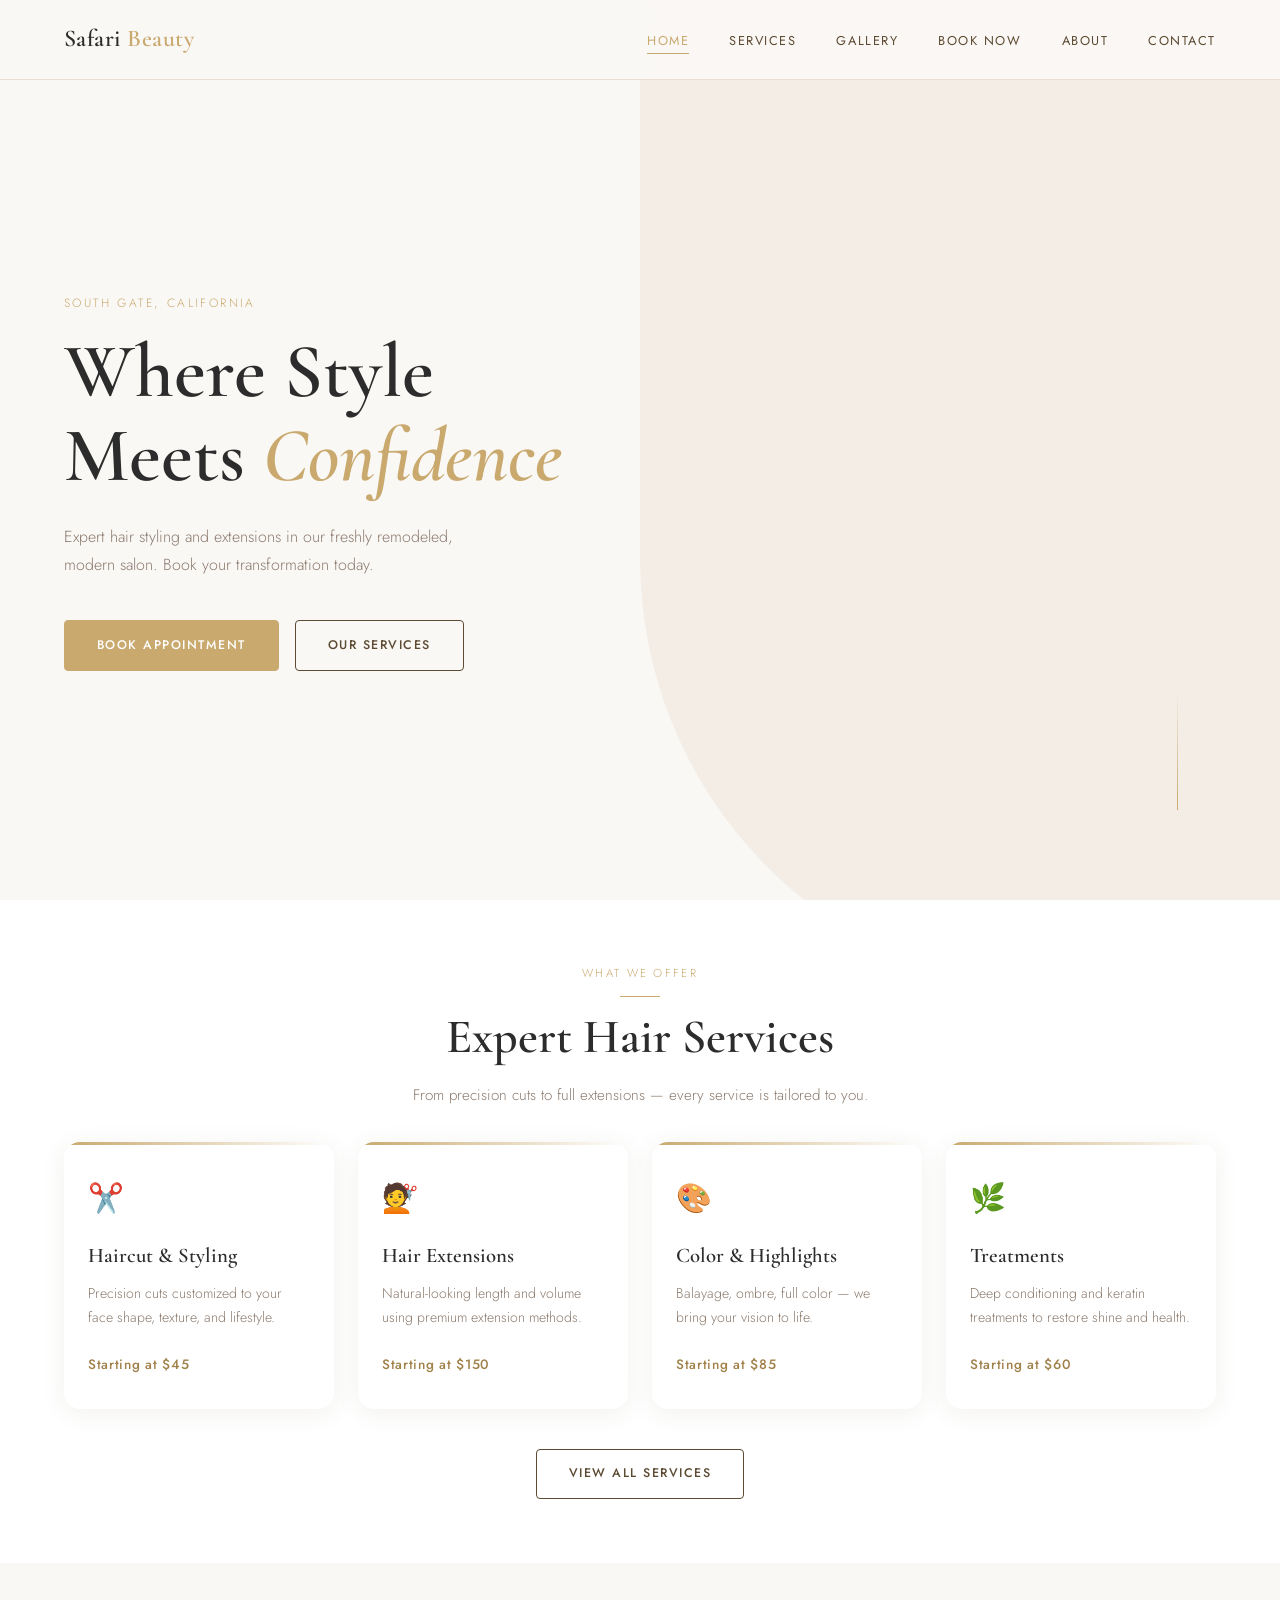
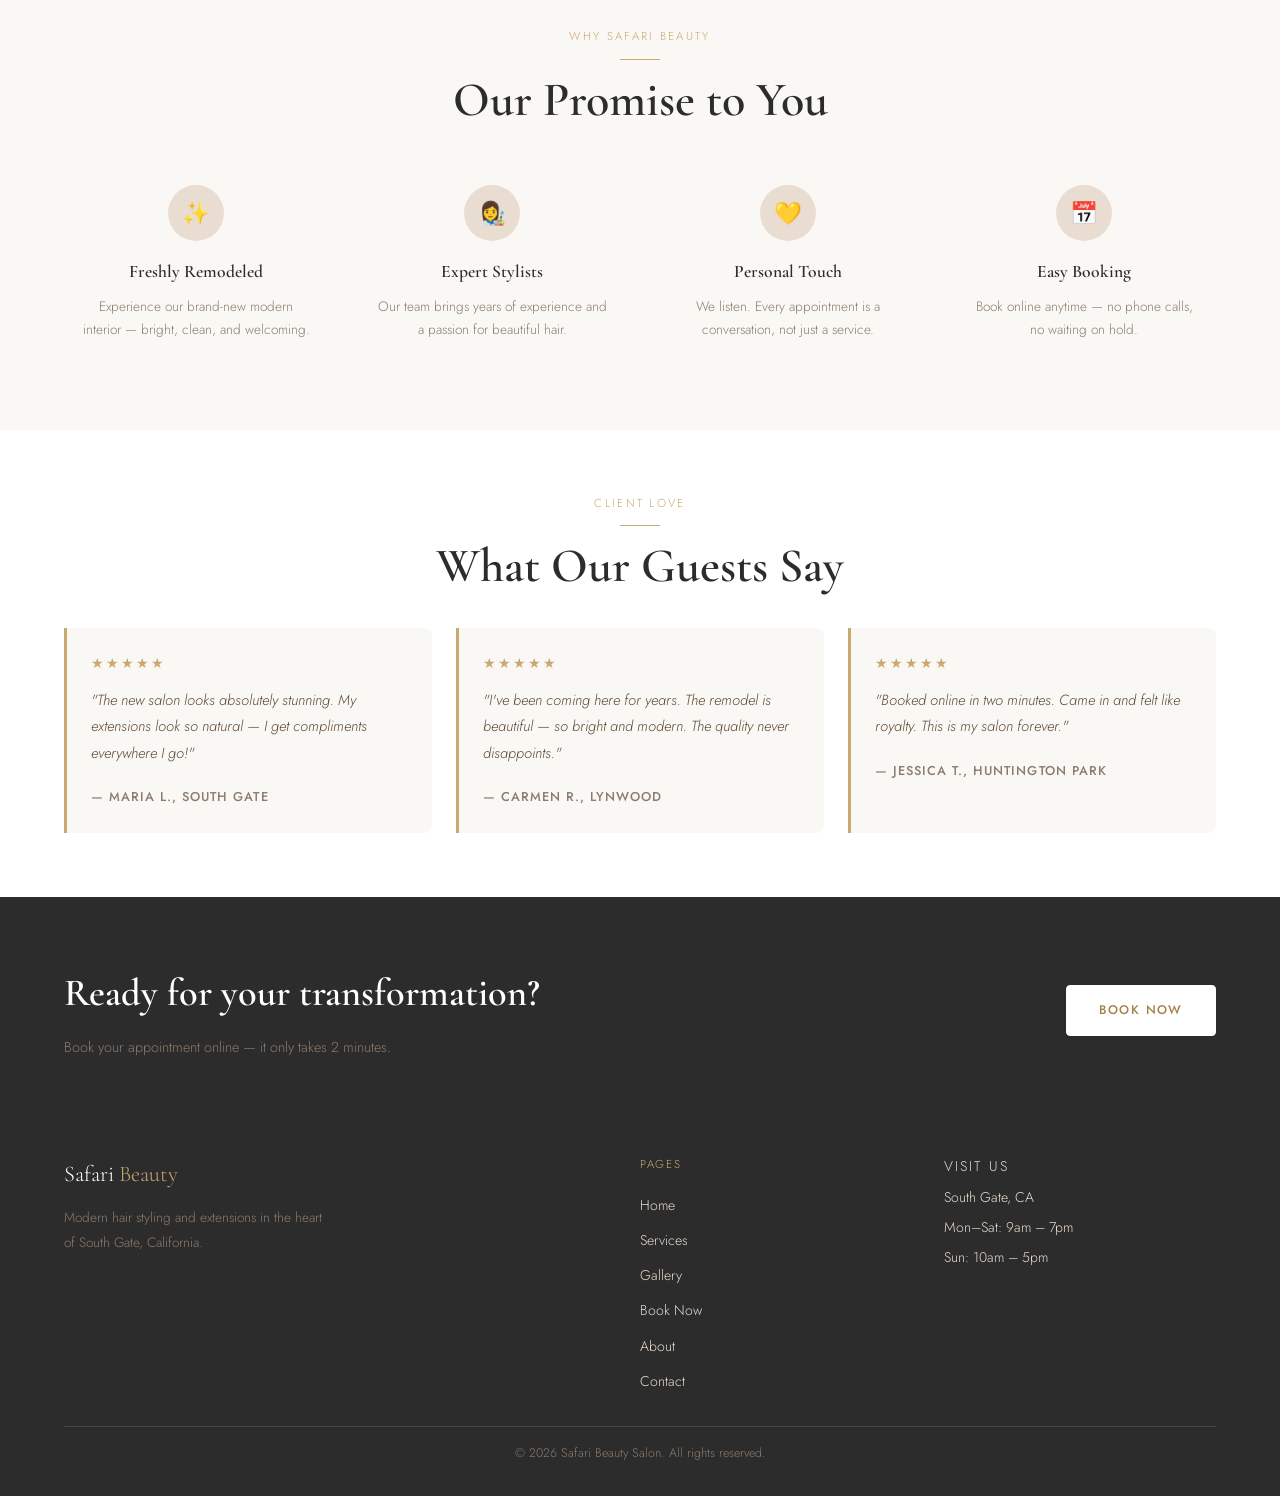
==== frontend/index.html @ d292ec5f "Sprint 2: Complete frontend - all 6 pages with styling and JS" ====
<!DOCTYPE html>
<!--
  index.html — Homepage
  Safari Beauty Salon

  STRUCTURE OF EVERY PAGE:
  <head>   → metadata, links to CSS, page title
  <header> → navigation bar (same on all pages)
  <main>   → unique content for this page
  <footer> → bottom info (same on all pages)
  <script> → JavaScript at the bottom (loads after HTML)
-->
<html lang="en">

<head>
  <meta charset="UTF-8" />
  <!-- Tells mobile browsers not to zoom out — makes site look correct on phones -->
  <meta name="viewport" content="width=device-width, initial-scale=1.0" />

  <!-- SEO: What Google shows in search results -->
  <meta name="description" content="Safari Beauty Salon — expert hair and extensions in South Gate, CA. Book your appointment today." />

  <title>Safari Beauty Salon | South Gate, CA</title>

  <!-- Link to our global stylesheet -->
  <link rel="stylesheet" href="css/style.css" />

  <!-- Page-specific styles only for the homepage -->
  <style>
    /* ── SERVICES PREVIEW GRID ── */
    .services-grid {
      display: grid;
      grid-template-columns: repeat(auto-fit, minmax(240px, 1fr));
      gap: 1.5rem;
      margin-top: var(--space-md);
    }

    .service-card {
      background: var(--color-white);
      border-radius: var(--radius-lg);
      padding: 2rem 1.5rem;
      box-shadow: var(--shadow);
      transition: transform 0.3s ease, box-shadow 0.3s ease;
      position: relative;
      overflow: hidden;
    }

    /* Subtle gold top border accent */
    .service-card::before {
      content: '';
      position: absolute;
      top: 0; left: 0; right: 0;
      height: 3px;
      background: linear-gradient(to right, var(--color-gold), transparent);
    }

    .service-card:hover {
      transform: translateY(-4px);
      box-shadow: 0 12px 40px rgba(92, 74, 50, 0.14);
    }

    .service-card__icon {
      font-size: 1.8rem;
      margin-bottom: 1rem;
    }

    .service-card__name {
      font-family: var(--font-display);
      font-size: 1.3rem;
      font-weight: 600;
      color: var(--color-charcoal);
      margin-bottom: 0.5rem;
    }

    .service-card__desc {
      font-size: 0.88rem;
      color: var(--color-muted);
      line-height: 1.7;
      margin-bottom: 1.25rem;
    }

    .service-card__price {
      font-size: 0.85rem;
      font-weight: 500;
      color: var(--color-gold-dark);
      letter-spacing: 0.05em;
    }

    /* ── WHY CHOOSE US ── */
    .features-grid {
      display: grid;
      grid-template-columns: repeat(auto-fit, minmax(200px, 1fr));
      gap: 2rem;
      margin-top: var(--space-md);
    }

    .feature {
      text-align: center;
      padding: 1.5rem 1rem;
    }

    .feature__icon {
      width: 56px;
      height: 56px;
      border-radius: 50%;
      background: var(--color-sand);
      display: flex;
      align-items: center;
      justify-content: center;
      font-size: 1.4rem;
      margin: 0 auto 1rem;
    }

    .feature__title {
      font-family: var(--font-display);
      font-size: 1.1rem;
      font-weight: 600;
      color: var(--color-charcoal);
      margin-bottom: 0.5rem;
    }

    .feature__text {
      font-size: 0.85rem;
      color: var(--color-muted);
      line-height: 1.7;
    }

    /* ── BANNER / CTA STRIP ── */
    .cta-banner {
      background: var(--color-charcoal);
      padding: var(--space-lg) 5%;
      display: flex;
      align-items: center;
      justify-content: space-between;
      gap: 2rem;
      flex-wrap: wrap;
    }

    .cta-banner__text h2 {
      font-family: var(--font-display);
      font-size: clamp(1.6rem, 3vw, 2.4rem);
      font-weight: 600;
      color: var(--color-white);
      margin-bottom: 0.5rem;
    }

    .cta-banner__text p {
      font-size: 0.9rem;
      color: var(--color-muted);
    }

    /* ── TESTIMONIAL STRIP ── */
    .testimonials {
      display: grid;
      grid-template-columns: repeat(auto-fit, minmax(260px, 1fr));
      gap: 1.5rem;
      margin-top: var(--space-md);
    }

    .testimonial {
      background: var(--color-cream);
      border-left: 3px solid var(--color-gold);
      padding: 1.5rem;
      border-radius: 0 var(--radius-md) var(--radius-md) 0;
    }

    .testimonial__stars {
      color: var(--color-gold);
      font-size: 0.85rem;
      letter-spacing: 2px;
      margin-bottom: 0.75rem;
    }

    .testimonial__text {
      font-size: 0.92rem;
      color: var(--color-bark);
      font-style: italic;
      line-height: 1.8;
      margin-bottom: 1rem;
    }

    .testimonial__author {
      font-size: 0.8rem;
      font-weight: 500;
      color: var(--color-muted);
      text-transform: uppercase;
      letter-spacing: 0.08em;
    }
  </style>
</head>

<body>

  <!-- ════════════════════════════════
       NAVIGATION
       Same nav included on every page.
       'active' class highlights current page link.
  ════════════════════════════════ -->
  <header>
    <nav class="nav">
      <a href="index.html" class="nav__logo">
        Safari <span>Beauty</span>
      </a>

      <!-- Hamburger button (visible only on mobile) -->
      <button class="nav__toggle" id="navToggle" aria-label="Open menu">
        <span></span>
        <span></span>
        <span></span>
      </button>

      <ul class="nav__links" id="navLinks">
        <li><a href="index.html" class="active">Home</a></li>
        <li><a href="services.html">Services</a></li>
        <li><a href="gallery.html">Gallery</a></li>
        <li><a href="booking.html">Book Now</a></li>
        <li><a href="about.html">About</a></li>
        <li><a href="contact.html">Contact</a></li>
      </ul>
    </nav>
  </header>

  <!-- ════════════════════════════════
       MAIN CONTENT
  ════════════════════════════════ -->
  <main>

    <!-- HERO: First thing visitors see -->
    <section class="hero">
      <div class="hero__content">
        <p class="hero__eyebrow fade-up">South Gate, California</p>
        <h1 class="hero__title fade-up fade-up--delay-1">
          Where Style<br>Meets <em>Confidence</em>
        </h1>
        <p class="hero__subtitle fade-up fade-up--delay-2">
          Expert hair styling and extensions in our freshly remodeled, modern salon.
          Book your transformation today.
        </p>
        <div class="hero__actions fade-up fade-up--delay-3">
          <a href="booking.html" class="btn btn--primary">Book Appointment</a>
          <a href="services.html" class="btn btn--outline">Our Services</a>
        </div>
      </div>
      <div class="hero__line"></div>
    </section>

    <!-- SERVICES PREVIEW -->
    <section class="section section--alt">
      <div class="section__header">
        <p class="section__eyebrow">What We Offer</p>
        <div class="section__divider"></div>
        <h2 class="section__title">Expert Hair Services</h2>
        <p class="section__subtitle">
          From precision cuts to full extensions — every service is tailored to you.
        </p>
      </div>

      <div class="services-grid">

        <div class="service-card">
          <div class="service-card__icon">✂️</div>
          <h3 class="service-card__name">Haircut & Styling</h3>
          <p class="service-card__desc">
            Precision cuts customized to your face shape, texture, and lifestyle.
          </p>
          <span class="service-card__price">Starting at $45</span>
        </div>

        <div class="service-card">
          <div class="service-card__icon">💇</div>
          <h3 class="service-card__name">Hair Extensions</h3>
          <p class="service-card__desc">
            Natural-looking length and volume using premium extension methods.
          </p>
          <span class="service-card__price">Starting at $150</span>
        </div>

        <div class="service-card">
          <div class="service-card__icon">🎨</div>
          <h3 class="service-card__name">Color & Highlights</h3>
          <p class="service-card__desc">
            Balayage, ombre, full color — we bring your vision to life.
          </p>
          <span class="service-card__price">Starting at $85</span>
        </div>

        <div class="service-card">
          <div class="service-card__icon">🌿</div>
          <h3 class="service-card__name">Treatments</h3>
          <p class="service-card__desc">
            Deep conditioning and keratin treatments to restore shine and health.
          </p>
          <span class="service-card__price">Starting at $60</span>
        </div>

      </div>

      <div style="text-align:center; margin-top: 2.5rem;">
        <a href="services.html" class="btn btn--outline">View All Services</a>
      </div>
    </section>

    <!-- WHY CHOOSE US -->
    <section class="section">
      <div class="section__header">
        <p class="section__eyebrow">Why Safari Beauty</p>
        <div class="section__divider"></div>
        <h2 class="section__title">Our Promise to You</h2>
      </div>

      <div class="features-grid">
        <div class="feature">
          <div class="feature__icon">✨</div>
          <h3 class="feature__title">Freshly Remodeled</h3>
          <p class="feature__text">Experience our brand-new modern interior — bright, clean, and welcoming.</p>
        </div>
        <div class="feature">
          <div class="feature__icon">👩‍🎨</div>
          <h3 class="feature__title">Expert Stylists</h3>
          <p class="feature__text">Our team brings years of experience and a passion for beautiful hair.</p>
        </div>
        <div class="feature">
          <div class="feature__icon">💛</div>
          <h3 class="feature__title">Personal Touch</h3>
          <p class="feature__text">We listen. Every appointment is a conversation, not just a service.</p>
        </div>
        <div class="feature">
          <div class="feature__icon">📅</div>
          <h3 class="feature__title">Easy Booking</h3>
          <p class="feature__text">Book online anytime — no phone calls, no waiting on hold.</p>
        </div>
      </div>
    </section>

    <!-- TESTIMONIALS -->
    <section class="section section--alt">
      <div class="section__header">
        <p class="section__eyebrow">Client Love</p>
        <div class="section__divider"></div>
        <h2 class="section__title">What Our Guests Say</h2>
      </div>

      <div class="testimonials">
        <div class="testimonial">
          <div class="testimonial__stars">★★★★★</div>
          <p class="testimonial__text">"The new salon looks absolutely stunning. My extensions look so natural — I get compliments everywhere I go!"</p>
          <span class="testimonial__author">— Maria L., South Gate</span>
        </div>
        <div class="testimonial">
          <div class="testimonial__stars">★★★★★</div>
          <p class="testimonial__text">"I've been coming here for years. The remodel is beautiful — so bright and modern. The quality never disappoints."</p>
          <span class="testimonial__author">— Carmen R., Lynwood</span>
        </div>
        <div class="testimonial">
          <div class="testimonial__stars">★★★★★</div>
          <p class="testimonial__text">"Booked online in two minutes. Came in and felt like royalty. This is my salon forever."</p>
          <span class="testimonial__author">— Jessica T., Huntington Park</span>
        </div>
      </div>
    </section>

    <!-- CTA BANNER -->
    <section class="cta-banner">
      <div class="cta-banner__text">
        <h2>Ready for your transformation?</h2>
        <p>Book your appointment online — it only takes 2 minutes.</p>
      </div>
      <a href="booking.html" class="btn btn--light">Book Now</a>
    </section>

  </main>

  <!-- ════════════════════════════════
       FOOTER — Same on every page
  ════════════════════════════════ -->
  <footer class="footer">
    <div class="footer__grid">
      <div>
        <p class="footer__logo">Safari <span>Beauty</span></p>
        <p class="footer__tagline">
          Modern hair styling and extensions in the heart of South Gate, California.
        </p>
      </div>
      <div>
        <p class="footer__heading">Pages</p>
        <ul class="footer__links">
          <li><a href="index.html">Home</a></li>
          <li><a href="services.html">Services</a></li>
          <li><a href="gallery.html">Gallery</a></li>
          <li><a href="booking.html">Book Now</a></li>
          <li><a href="about.html">About</a></li>
          <li><a href="contact.html">Contact</a></li>
        </ul>
      </div>
      <div class="footer__info">
        <p class="footer__heading">Visit Us</p>
        <p>South Gate, CA</p>
        <p>Mon–Sat: 9am – 7pm</p>
        <p>Sun: 10am – 5pm</p>
      </div>
    </div>
    <p class="footer__bottom">© 2025 Safari Beauty Salon. All rights reserved.</p>
  </footer>

  <!-- ════════════════════════════════
       JAVASCRIPT
       Always placed at the bottom so
       HTML loads first, then JS runs.
  ════════════════════════════════ -->
  <script src="js/main.js"></script>

</body>
</html>
---- frontend/css/style.css ----
/* ============================================================
   Safari Beauty Salon — Global Stylesheet
   
   TABLE OF CONTENTS:
   1. Google Fonts Import
   2. CSS Variables (your color palette & design tokens)
   3. Reset & Base Styles
   4. Navigation
   5. Hero Section
   6. Buttons
   7. Section Titles
   8. Cards
   9. Footer
   10. Animations
   11. Responsive (mobile)
   ============================================================ */


/* ── 1. FONTS ─────────────────────────────────────────────── */
/* Cormorant Garamond: elegant display font for headings      */
/* Jost: clean modern sans-serif for body text                */
@import url('https://fonts.googleapis.com/css2?family=Cormorant+Garamond:ital,wght@0,400;0,600;1,400&family=Jost:wght@300;400;500&display=swap');


/* ── 2. CSS VARIABLES ─────────────────────────────────────── */
/* Think of variables like named paint swatches.              */
/* Change a value here and it updates everywhere on the site. */
:root {
  /* Colors */
  --color-white:       #FFFFFF;
  --color-cream:       #FAF8F5;       /* warm off-white background  */
  --color-sand:        #E8DDD0;       /* soft beige for accents     */
  --color-gold:        #C9A96E;       /* warm gold — the hero color */
  --color-gold-dark:   #A0814A;       /* darker gold for hover      */
  --color-bark:        #5C4A32;       /* deep brown for text        */
  --color-charcoal:    #2C2C2C;       /* near-black for headings    */
  --color-muted:       #8C7B6E;       /* muted brown for subtext    */

  /* Typography */
  --font-display: 'Cormorant Garamond', Georgia, serif;
  --font-body:    'Jost', sans-serif;

  /* Spacing scale */
  --space-xs:  0.5rem;   /*  8px */
  --space-sm:  1rem;     /* 16px */
  --space-md:  2rem;     /* 32px */
  --space-lg:  4rem;     /* 64px */
  --space-xl:  6rem;     /* 96px */

  /* Other */
  --radius-sm: 4px;
  --radius-md: 8px;
  --radius-lg: 16px;
  --shadow:    0 4px 24px rgba(92, 74, 50, 0.08);
  --transition: 0.3s ease;
}


/* ── 3. RESET & BASE ──────────────────────────────────────── */
/* Removes browser default styling so we start from scratch   */
*, *::before, *::after {
  box-sizing: border-box;
  margin: 0;
  padding: 0;
}

html {
  scroll-behavior: smooth;   /* smooth scrolling when clicking nav links */
}

body {
  font-family: var(--font-body);
  font-weight: 300;
  font-size: 16px;
  line-height: 1.7;
  color: var(--color-bark);
  background-color: var(--color-cream);
}

img {
  max-width: 100%;
  display: block;
}

a {
  text-decoration: none;
  color: inherit;
}

ul {
  list-style: none;
}


/* ── 4. NAVIGATION ────────────────────────────────────────── */
.nav {
  position: fixed;           /* stays at top when you scroll */
  top: 0;
  left: 0;
  width: 100%;
  z-index: 100;
  display: flex;
  align-items: center;
  justify-content: space-between;
  padding: 1.2rem 5%;
  background: rgba(250, 248, 245, 0.95);
  backdrop-filter: blur(8px);    /* frosted glass effect */
  border-bottom: 1px solid var(--color-sand);
  transition: var(--transition);
}

.nav__logo {
  font-family: var(--font-display);
  font-size: 1.5rem;
  font-weight: 600;
  color: var(--color-charcoal);
  letter-spacing: 0.02em;
}

.nav__logo span {
  color: var(--color-gold);    /* "Beauty" in gold */
}

.nav__links {
  display: flex;
  gap: 2.5rem;
  align-items: center;
}

.nav__links a {
  font-size: 0.8rem;
  font-weight: 400;
  letter-spacing: 0.12em;
  text-transform: uppercase;
  color: var(--color-bark);
  transition: color var(--transition);
  position: relative;
}

/* Underline animation on hover */
.nav__links a::after {
  content: '';
  position: absolute;
  bottom: -4px;
  left: 0;
  width: 0;
  height: 1px;
  background: var(--color-gold);
  transition: width var(--transition);
}

.nav__links a:hover { color: var(--color-gold); }
.nav__links a:hover::after { width: 100%; }

.nav__links a.active { color: var(--color-gold); }
.nav__links a.active::after { width: 100%; }

/* Mobile hamburger (hidden on desktop) */
.nav__toggle {
  display: none;
  flex-direction: column;
  gap: 5px;
  cursor: pointer;
  background: none;
  border: none;
  padding: 4px;
}

.nav__toggle span {
  display: block;
  width: 24px;
  height: 1.5px;
  background: var(--color-charcoal);
  transition: var(--transition);
}


/* ── 5. HERO SECTION ──────────────────────────────────────── */
.hero {
  min-height: 100vh;              /* full viewport height */
  display: flex;
  align-items: center;
  padding: 8rem 5% 4rem;
  position: relative;
  overflow: hidden;
}

/* Decorative background pattern */
.hero::before {
  content: '';
  position: absolute;
  top: -10%;
  right: -5%;
  width: 55%;
  height: 120%;
  background: var(--color-sand);
  opacity: 0.4;
  border-radius: 0 0 0 60% / 0 0 0 40%;
  z-index: 0;
}

.hero__content {
  position: relative;
  z-index: 1;
  max-width: 580px;
}

.hero__eyebrow {
  font-size: 0.75rem;
  letter-spacing: 0.2em;
  text-transform: uppercase;
  color: var(--color-gold);
  margin-bottom: 1rem;
}

.hero__title {
  font-family: var(--font-display);
  font-size: clamp(3rem, 6vw, 5rem);  /* scales with screen size */
  font-weight: 600;
  line-height: 1.1;
  color: var(--color-charcoal);
  margin-bottom: 1.5rem;
}

.hero__title em {
  font-style: italic;
  color: var(--color-gold);
}

.hero__subtitle {
  font-size: 1rem;
  color: var(--color-muted);
  max-width: 420px;
  margin-bottom: 2.5rem;
  line-height: 1.8;
}

.hero__actions {
  display: flex;
  gap: 1rem;
  flex-wrap: wrap;
}

/* Decorative gold line accent */
.hero__line {
  position: absolute;
  bottom: 10%;
  right: 8%;
  width: 1px;
  height: 120px;
  background: linear-gradient(to bottom, transparent, var(--color-gold));
  z-index: 1;
}


/* ── 6. BUTTONS ───────────────────────────────────────────── */
.btn {
  display: inline-block;
  padding: 0.85rem 2rem;
  font-family: var(--font-body);
  font-size: 0.78rem;
  font-weight: 500;
  letter-spacing: 0.12em;
  text-transform: uppercase;
  border-radius: var(--radius-sm);
  cursor: pointer;
  transition: var(--transition);
  border: 1.5px solid transparent;
}

.btn--primary {
  background: var(--color-gold);
  color: var(--color-white);
  border-color: var(--color-gold);
}

.btn--primary:hover {
  background: var(--color-gold-dark);
  border-color: var(--color-gold-dark);
  transform: translateY(-1px);
}

.btn--outline {
  background: transparent;
  color: var(--color-bark);
  border-color: var(--color-bark);
}

.btn--outline:hover {
  background: var(--color-bark);
  color: var(--color-white);
  transform: translateY(-1px);
}

.btn--light {
  background: var(--color-white);
  color: var(--color-gold-dark);
  border-color: var(--color-white);
}

.btn--light:hover {
  background: var(--color-cream);
  transform: translateY(-1px);
}


/* ── 7. SECTION TITLES ────────────────────────────────────── */
/* Reused across all pages for visual consistency             */
.section {
  padding: var(--space-lg) 5%;
}

.section--alt {
  background: var(--color-white);    /* alternates between cream & white */
}

.section__header {
  text-align: center;
  max-width: 540px;
  margin: 0 auto var(--space-md);
}

.section__eyebrow {
  font-size: 0.72rem;
  letter-spacing: 0.2em;
  text-transform: uppercase;
  color: var(--color-gold);
  margin-bottom: 0.75rem;
}

.section__title {
  font-family: var(--font-display);
  font-size: clamp(2rem, 4vw, 3rem);
  font-weight: 600;
  color: var(--color-charcoal);
  line-height: 1.2;
  margin-bottom: 1rem;
}

.section__subtitle {
  font-size: 0.95rem;
  color: var(--color-muted);
  line-height: 1.8;
}

/* Decorative divider line under eyebrow */
.section__divider {
  width: 40px;
  height: 1px;
  background: var(--color-gold);
  margin: 0.75rem auto;
}


/* ── 8. CARDS ─────────────────────────────────────────────── */
.card {
  background: var(--color-white);
  border-radius: var(--radius-lg);
  box-shadow: var(--shadow);
  overflow: hidden;
  transition: transform var(--transition), box-shadow var(--transition);
}

.card:hover {
  transform: translateY(-4px);
  box-shadow: 0 12px 40px rgba(92, 74, 50, 0.14);
}

.card__body {
  padding: 1.5rem;
}

.card__label {
  font-size: 0.72rem;
  letter-spacing: 0.15em;
  text-transform: uppercase;
  color: var(--color-gold);
  margin-bottom: 0.5rem;
}

.card__title {
  font-family: var(--font-display);
  font-size: 1.4rem;
  font-weight: 600;
  color: var(--color-charcoal);
  margin-bottom: 0.5rem;
}

.card__text {
  font-size: 0.9rem;
  color: var(--color-muted);
  line-height: 1.7;
}

.card__price {
  font-size: 1.1rem;
  font-weight: 500;
  color: var(--color-gold-dark);
  margin-top: 1rem;
}


/* ── 9. FOOTER ────────────────────────────────────────────── */
.footer {
  background: var(--color-charcoal);
  color: var(--color-sand);
  padding: var(--space-md) 5%;
}

.footer__grid {
  display: grid;
  grid-template-columns: 2fr 1fr 1fr;
  gap: var(--space-md);
  padding-bottom: var(--space-md);
  border-bottom: 1px solid rgba(232, 221, 208, 0.15);
  margin-bottom: var(--space-sm);
}

.footer__logo {
  font-family: var(--font-display);
  font-size: 1.4rem;
  color: var(--color-white);
  margin-bottom: 0.75rem;
}

.footer__logo span { color: var(--color-gold); }

.footer__tagline {
  font-size: 0.85rem;
  color: var(--color-muted);
  max-width: 260px;
  line-height: 1.8;
}

.footer__heading {
  font-size: 0.72rem;
  letter-spacing: 0.15em;
  text-transform: uppercase;
  color: var(--color-gold);
  margin-bottom: 1rem;
}

.footer__links {
  display: flex;
  flex-direction: column;
  gap: 0.5rem;
}

.footer__links a {
  font-size: 0.88rem;
  color: var(--color-sand);
  transition: color var(--transition);
}

.footer__links a:hover { color: var(--color-gold); }

.footer__info p {
  font-size: 0.88rem;
  color: var(--color-sand);
  margin-bottom: 0.4rem;
}

.footer__bottom {
  text-align: center;
  font-size: 0.78rem;
  color: var(--color-muted);
}


/* ── 10. ANIMATIONS ───────────────────────────────────────── */
/* Elements fade up when the page loads                       */
@keyframes fadeUp {
  from { opacity: 0; transform: translateY(24px); }
  to   { opacity: 1; transform: translateY(0); }
}

.fade-up {
  opacity: 0;
  animation: fadeUp 0.7s ease forwards;
}

.fade-up--delay-1 { animation-delay: 0.1s; }
.fade-up--delay-2 { animation-delay: 0.25s; }
.fade-up--delay-3 { animation-delay: 0.4s; }
.fade-up--delay-4 { animation-delay: 0.55s; }

/* Page transition */
.page-transition {
  animation: fadeUp 0.5s ease forwards;
}


/* ── 11. RESPONSIVE ───────────────────────────────────────── */
/* On screens smaller than 768px (phones), adjust the layout  */
@media (max-width: 768px) {

  /* Show hamburger, hide links */
  .nav__toggle { display: flex; }
  .nav__links {
    display: none;
    position: absolute;
    top: 100%;
    left: 0;
    width: 100%;
    flex-direction: column;
    gap: 0;
    background: var(--color-cream);
    border-bottom: 1px solid var(--color-sand);
    padding: 1rem 5%;
  }
  .nav__links.open { display: flex; }
  .nav__links a { padding: 0.75rem 0; }

  .hero { min-height: auto; padding-top: 6rem; }
  .hero::before { display: none; }

  .footer__grid {
    grid-template-columns: 1fr;
    gap: var(--space-sm);
  }
}
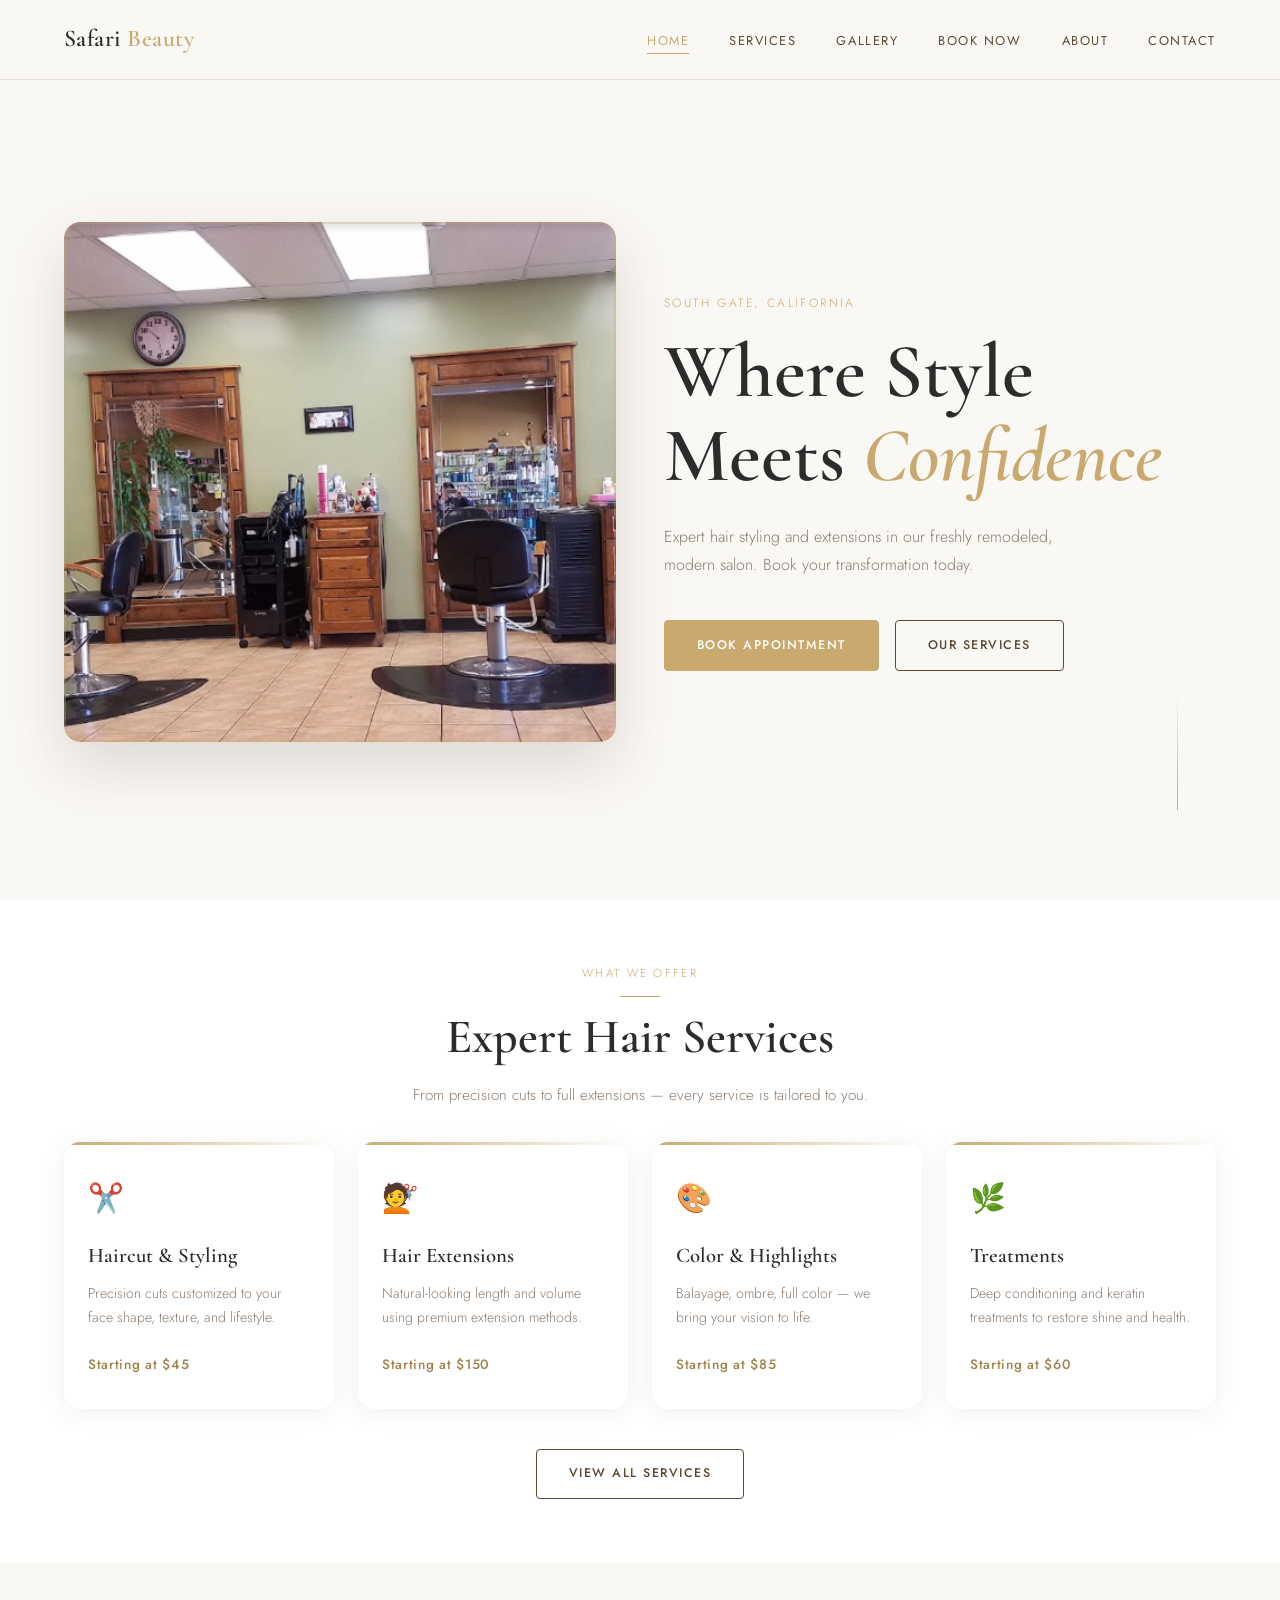
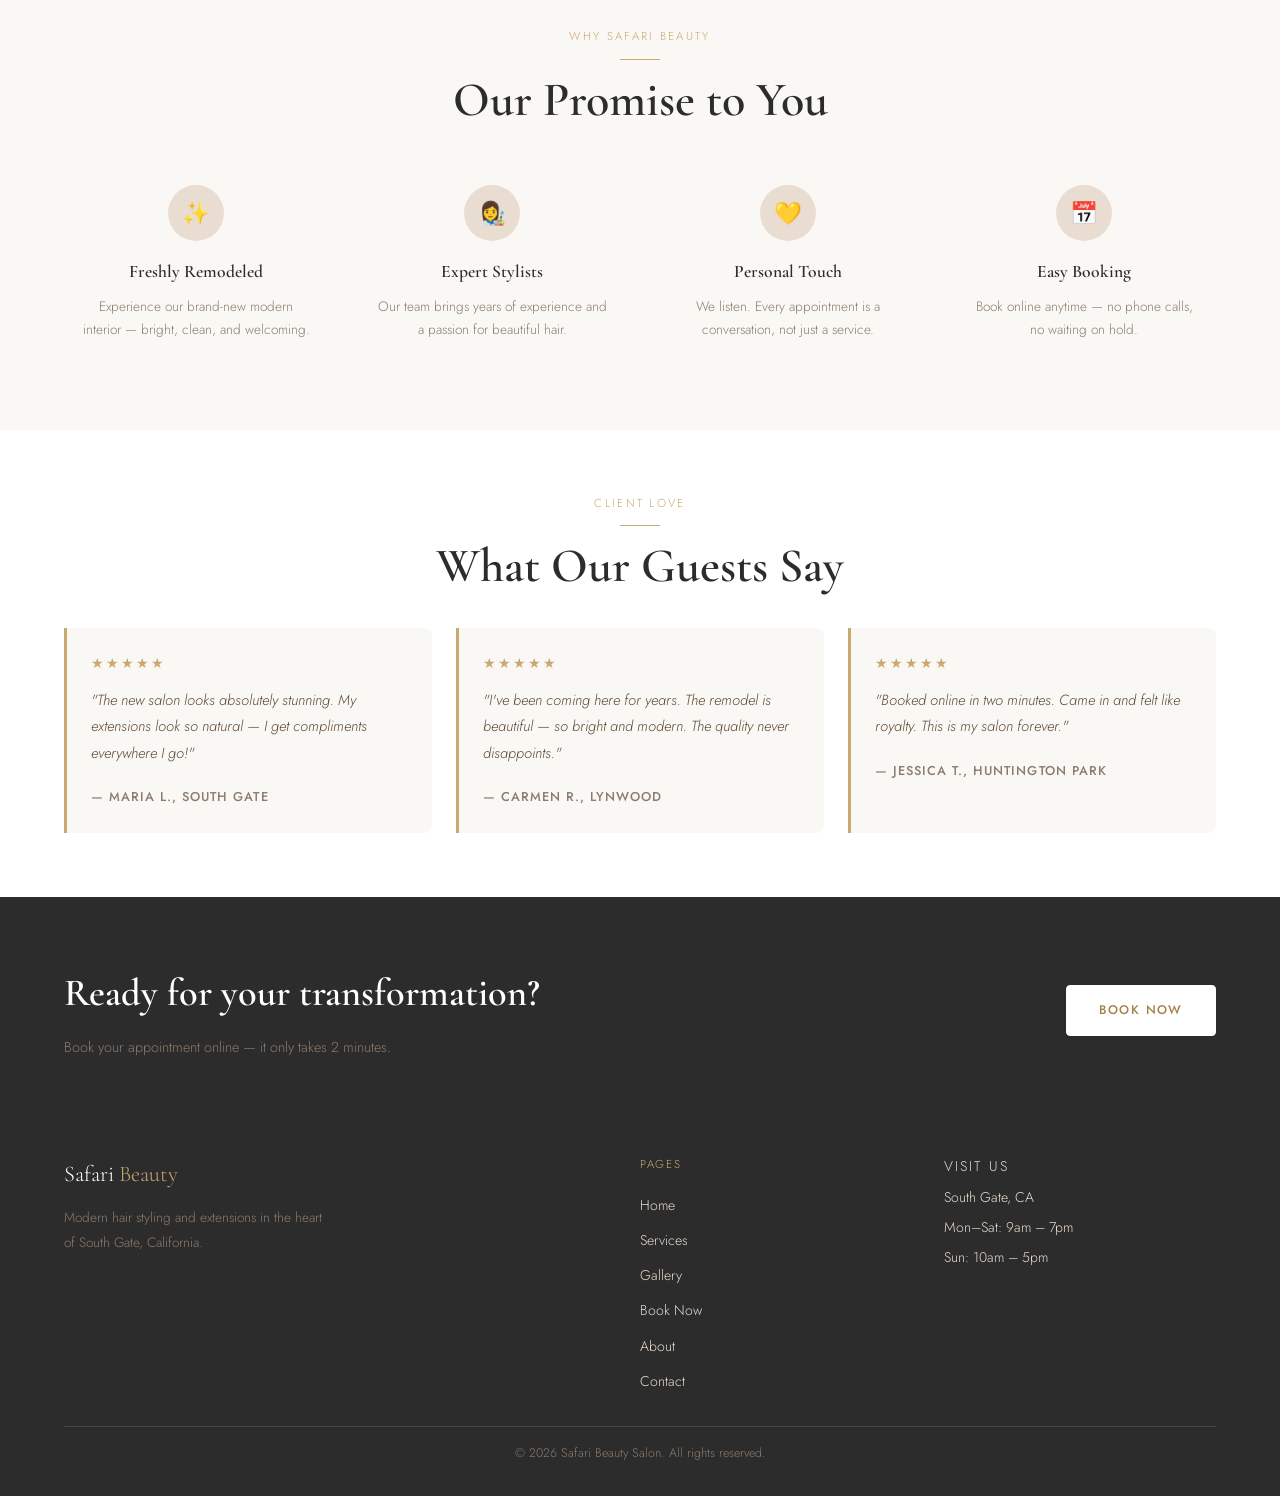
==== commit 0273e980: "Sprint 4: Admin login, email confirmations, booking status updates, salon hero photo" ====
--- a/frontend/index.html
+++ b/frontend/index.html
@@ -18,7 +18,8 @@
   <meta name="viewport" content="width=device-width, initial-scale=1.0" />
 
   <!-- SEO: What Google shows in search results -->
-  <meta name="description" content="Safari Beauty Salon — expert hair and extensions in South Gate, CA. Book your appointment today." />
+  <meta name="description"
+    content="Safari Beauty Salon — expert hair and extensions in South Gate, CA. Book your appointment today." />
 
   <title>Safari Beauty Salon | South Gate, CA</title>
 
@@ -49,7 +50,9 @@
     .service-card::before {
       content: '';
       position: absolute;
-      top: 0; left: 0; right: 0;
+      top: 0;
+      left: 0;
+      right: 0;
       height: 3px;
       background: linear-gradient(to right, var(--color-gold), transparent);
     }
@@ -224,9 +227,13 @@
        MAIN CONTENT
   ════════════════════════════════ -->
   <main>
-
     <!-- HERO: First thing visitors see -->
     <section class="hero">
+      <!-- Photo takes up the right side of the hero -->
+      <div class="hero__image">
+        <img src="assets/safariphoto.png" alt="Safari Beauty Salon styling stations" />
+      </div>
+
       <div class="hero__content">
         <p class="hero__eyebrow fade-up">South Gate, California</p>
         <h1 class="hero__title fade-up fade-up--delay-1">
@@ -343,17 +350,20 @@
       <div class="testimonials">
         <div class="testimonial">
           <div class="testimonial__stars">★★★★★</div>
-          <p class="testimonial__text">"The new salon looks absolutely stunning. My extensions look so natural — I get compliments everywhere I go!"</p>
+          <p class="testimonial__text">"The new salon looks absolutely stunning. My extensions look so natural — I get
+            compliments everywhere I go!"</p>
           <span class="testimonial__author">— Maria L., South Gate</span>
         </div>
         <div class="testimonial">
           <div class="testimonial__stars">★★★★★</div>
-          <p class="testimonial__text">"I've been coming here for years. The remodel is beautiful — so bright and modern. The quality never disappoints."</p>
+          <p class="testimonial__text">"I've been coming here for years. The remodel is beautiful — so bright and
+            modern. The quality never disappoints."</p>
           <span class="testimonial__author">— Carmen R., Lynwood</span>
         </div>
         <div class="testimonial">
           <div class="testimonial__stars">★★★★★</div>
-          <p class="testimonial__text">"Booked online in two minutes. Came in and felt like royalty. This is my salon forever."</p>
+          <p class="testimonial__text">"Booked online in two minutes. Came in and felt like royalty. This is my salon
+            forever."</p>
           <span class="testimonial__author">— Jessica T., Huntington Park</span>
         </div>
       </div>
@@ -410,4 +420,5 @@
   <script src="js/main.js"></script>
 
 </body>
-</html>
+
+</html>
--- a/frontend/css/style.css
+++ b/frontend/css/style.css
@@ -27,45 +27,60 @@
 /* Change a value here and it updates everywhere on the site. */
 :root {
   /* Colors */
-  --color-white:       #FFFFFF;
-  --color-cream:       #FAF8F5;       /* warm off-white background  */
-  --color-sand:        #E8DDD0;       /* soft beige for accents     */
-  --color-gold:        #C9A96E;       /* warm gold — the hero color */
-  --color-gold-dark:   #A0814A;       /* darker gold for hover      */
-  --color-bark:        #5C4A32;       /* deep brown for text        */
-  --color-charcoal:    #2C2C2C;       /* near-black for headings    */
-  --color-muted:       #8C7B6E;       /* muted brown for subtext    */
+  --color-white: #FFFFFF;
+  --color-cream: #FAF8F5;
+  /* warm off-white background  */
+  --color-sand: #E8DDD0;
+  /* soft beige for accents     */
+  --color-gold: #C9A96E;
+  /* warm gold — the hero color */
+  --color-gold-dark: #A0814A;
+  /* darker gold for hover      */
+  --color-bark: #5C4A32;
+  /* deep brown for text        */
+  --color-charcoal: #2C2C2C;
+  /* near-black for headings    */
+  --color-muted: #8C7B6E;
+  /* muted brown for subtext    */
 
   /* Typography */
   --font-display: 'Cormorant Garamond', Georgia, serif;
-  --font-body:    'Jost', sans-serif;
+  --font-body: 'Jost', sans-serif;
 
   /* Spacing scale */
-  --space-xs:  0.5rem;   /*  8px */
-  --space-sm:  1rem;     /* 16px */
-  --space-md:  2rem;     /* 32px */
-  --space-lg:  4rem;     /* 64px */
-  --space-xl:  6rem;     /* 96px */
+  --space-xs: 0.5rem;
+  /*  8px */
+  --space-sm: 1rem;
+  /* 16px */
+  --space-md: 2rem;
+  /* 32px */
+  --space-lg: 4rem;
+  /* 64px */
+  --space-xl: 6rem;
+  /* 96px */
 
   /* Other */
   --radius-sm: 4px;
   --radius-md: 8px;
   --radius-lg: 16px;
-  --shadow:    0 4px 24px rgba(92, 74, 50, 0.08);
+  --shadow: 0 4px 24px rgba(92, 74, 50, 0.08);
   --transition: 0.3s ease;
 }
 
 
 /* ── 3. RESET & BASE ──────────────────────────────────────── */
 /* Removes browser default styling so we start from scratch   */
-*, *::before, *::after {
+*,
+*::before,
+*::after {
   box-sizing: border-box;
   margin: 0;
   padding: 0;
 }
 
 html {
-  scroll-behavior: smooth;   /* smooth scrolling when clicking nav links */
+  scroll-behavior: smooth;
+  /* smooth scrolling when clicking nav links */
 }
 
 body {
@@ -94,7 +109,8 @@
 
 /* ── 4. NAVIGATION ────────────────────────────────────────── */
 .nav {
-  position: fixed;           /* stays at top when you scroll */
+  position: fixed;
+  /* stays at top when you scroll */
   top: 0;
   left: 0;
   width: 100%;
@@ -104,7 +120,8 @@
   justify-content: space-between;
   padding: 1.2rem 5%;
   background: rgba(250, 248, 245, 0.95);
-  backdrop-filter: blur(8px);    /* frosted glass effect */
+  backdrop-filter: blur(8px);
+  /* frosted glass effect */
   border-bottom: 1px solid var(--color-sand);
   transition: var(--transition);
 }
@@ -118,7 +135,8 @@
 }
 
 .nav__logo span {
-  color: var(--color-gold);    /* "Beauty" in gold */
+  color: var(--color-gold);
+  /* "Beauty" in gold */
 }
 
 .nav__links {
@@ -149,11 +167,21 @@
   transition: width var(--transition);
 }
 
-.nav__links a:hover { color: var(--color-gold); }
-.nav__links a:hover::after { width: 100%; }
-
-.nav__links a.active { color: var(--color-gold); }
-.nav__links a.active::after { width: 100%; }
+.nav__links a:hover {
+  color: var(--color-gold);
+}
+
+.nav__links a:hover::after {
+  width: 100%;
+}
+
+.nav__links a.active {
+  color: var(--color-gold);
+}
+
+.nav__links a.active::after {
+  width: 100%;
+}
 
 /* Mobile hamburger (hidden on desktop) */
 .nav__toggle {
@@ -177,7 +205,8 @@
 
 /* ── 5. HERO SECTION ──────────────────────────────────────── */
 .hero {
-  min-height: 100vh;              /* full viewport height */
+  min-height: 100vh;
+  /* full viewport height */
   display: flex;
   align-items: center;
   padding: 8rem 5% 4rem;
@@ -215,7 +244,8 @@
 
 .hero__title {
   font-family: var(--font-display);
-  font-size: clamp(3rem, 6vw, 5rem);  /* scales with screen size */
+  font-size: clamp(3rem, 6vw, 5rem);
+  /* scales with screen size */
   font-weight: 600;
   line-height: 1.1;
   color: var(--color-charcoal);
@@ -311,7 +341,8 @@
 }
 
 .section--alt {
-  background: var(--color-white);    /* alternates between cream & white */
+  background: var(--color-white);
+  /* alternates between cream & white */
 }
 
 .section__header {
@@ -423,7 +454,9 @@
   margin-bottom: 0.75rem;
 }
 
-.footer__logo span { color: var(--color-gold); }
+.footer__logo span {
+  color: var(--color-gold);
+}
 
 .footer__tagline {
   font-size: 0.85rem;
@@ -452,7 +485,9 @@
   transition: color var(--transition);
 }
 
-.footer__links a:hover { color: var(--color-gold); }
+.footer__links a:hover {
+  color: var(--color-gold);
+}
 
 .footer__info p {
   font-size: 0.88rem;
@@ -470,8 +505,15 @@
 /* ── 10. ANIMATIONS ───────────────────────────────────────── */
 /* Elements fade up when the page loads                       */
 @keyframes fadeUp {
-  from { opacity: 0; transform: translateY(24px); }
-  to   { opacity: 1; transform: translateY(0); }
+  from {
+    opacity: 0;
+    transform: translateY(24px);
+  }
+
+  to {
+    opacity: 1;
+    transform: translateY(0);
+  }
 }
 
 .fade-up {
@@ -479,10 +521,21 @@
   animation: fadeUp 0.7s ease forwards;
 }
 
-.fade-up--delay-1 { animation-delay: 0.1s; }
-.fade-up--delay-2 { animation-delay: 0.25s; }
-.fade-up--delay-3 { animation-delay: 0.4s; }
-.fade-up--delay-4 { animation-delay: 0.55s; }
+.fade-up--delay-1 {
+  animation-delay: 0.1s;
+}
+
+.fade-up--delay-2 {
+  animation-delay: 0.25s;
+}
+
+.fade-up--delay-3 {
+  animation-delay: 0.4s;
+}
+
+.fade-up--delay-4 {
+  animation-delay: 0.55s;
+}
 
 /* Page transition */
 .page-transition {
@@ -495,7 +548,10 @@
 @media (max-width: 768px) {
 
   /* Show hamburger, hide links */
-  .nav__toggle { display: flex; }
+  .nav__toggle {
+    display: flex;
+  }
+
   .nav__links {
     display: none;
     position: absolute;
@@ -508,14 +564,96 @@
     border-bottom: 1px solid var(--color-sand);
     padding: 1rem 5%;
   }
-  .nav__links.open { display: flex; }
-  .nav__links a { padding: 0.75rem 0; }
-
-  .hero { min-height: auto; padding-top: 6rem; }
-  .hero::before { display: none; }
+
+  .nav__links.open {
+    display: flex;
+  }
+
+  .nav__links a {
+    padding: 0.75rem 0;
+  }
+
+  .hero {
+    min-height: auto;
+    padding-top: 6rem;
+  }
+
+  .hero::before {
+    display: none;
+  }
 
   .footer__grid {
     grid-template-columns: 1fr;
     gap: var(--space-sm);
   }
 }
+
+/* ── HERO PHOTO ───────────────────────────────────────────── */
+.hero {
+  display: grid;
+  grid-template-columns: 1fr 1fr;
+  align-items: center;
+  gap: 3rem;
+  padding: 8rem 5% 4rem;
+  position: relative;
+  overflow: hidden;
+  min-height: 100vh;
+}
+
+/* Remove the old background shape since photo replaces it */
+.hero::before {
+  display: none;
+}
+
+.hero__image {
+  position: relative;
+  border-radius: var(--radius-lg);
+  overflow: hidden;
+  box-shadow: 0 24px 60px rgba(92, 74, 50, 0.18);
+}
+
+.hero__image img {
+  width: 100%;
+  height: 520px;
+  object-fit: cover;
+  /* crops photo to fill the space perfectly */
+  object-position: center;
+  /* keeps the center of the photo visible */
+  display: block;
+  border-radius: var(--radius-lg);
+  transition: transform 0.6s ease;
+}
+
+.hero__image:hover img {
+  transform: scale(1.03);
+  /* subtle zoom on hover */
+}
+
+/* Gold frame accent around the photo */
+.hero__image::after {
+  content: '';
+  position: absolute;
+  inset: 0;
+  border-radius: var(--radius-lg);
+  border: 2px solid rgba(201, 169, 110, 0.3);
+  pointer-events: none;
+}
+
+/* On mobile, stack vertically and shrink photo */
+@media (max-width: 768px) {
+  .hero {
+    grid-template-columns: 1fr;
+    min-height: auto;
+    padding-top: 6rem;
+  }
+
+  .hero__image {
+    order: -1;
+  }
+
+  /* photo appears above text on mobile */
+
+  .hero__image img {
+    height: 260px;
+  }
+}
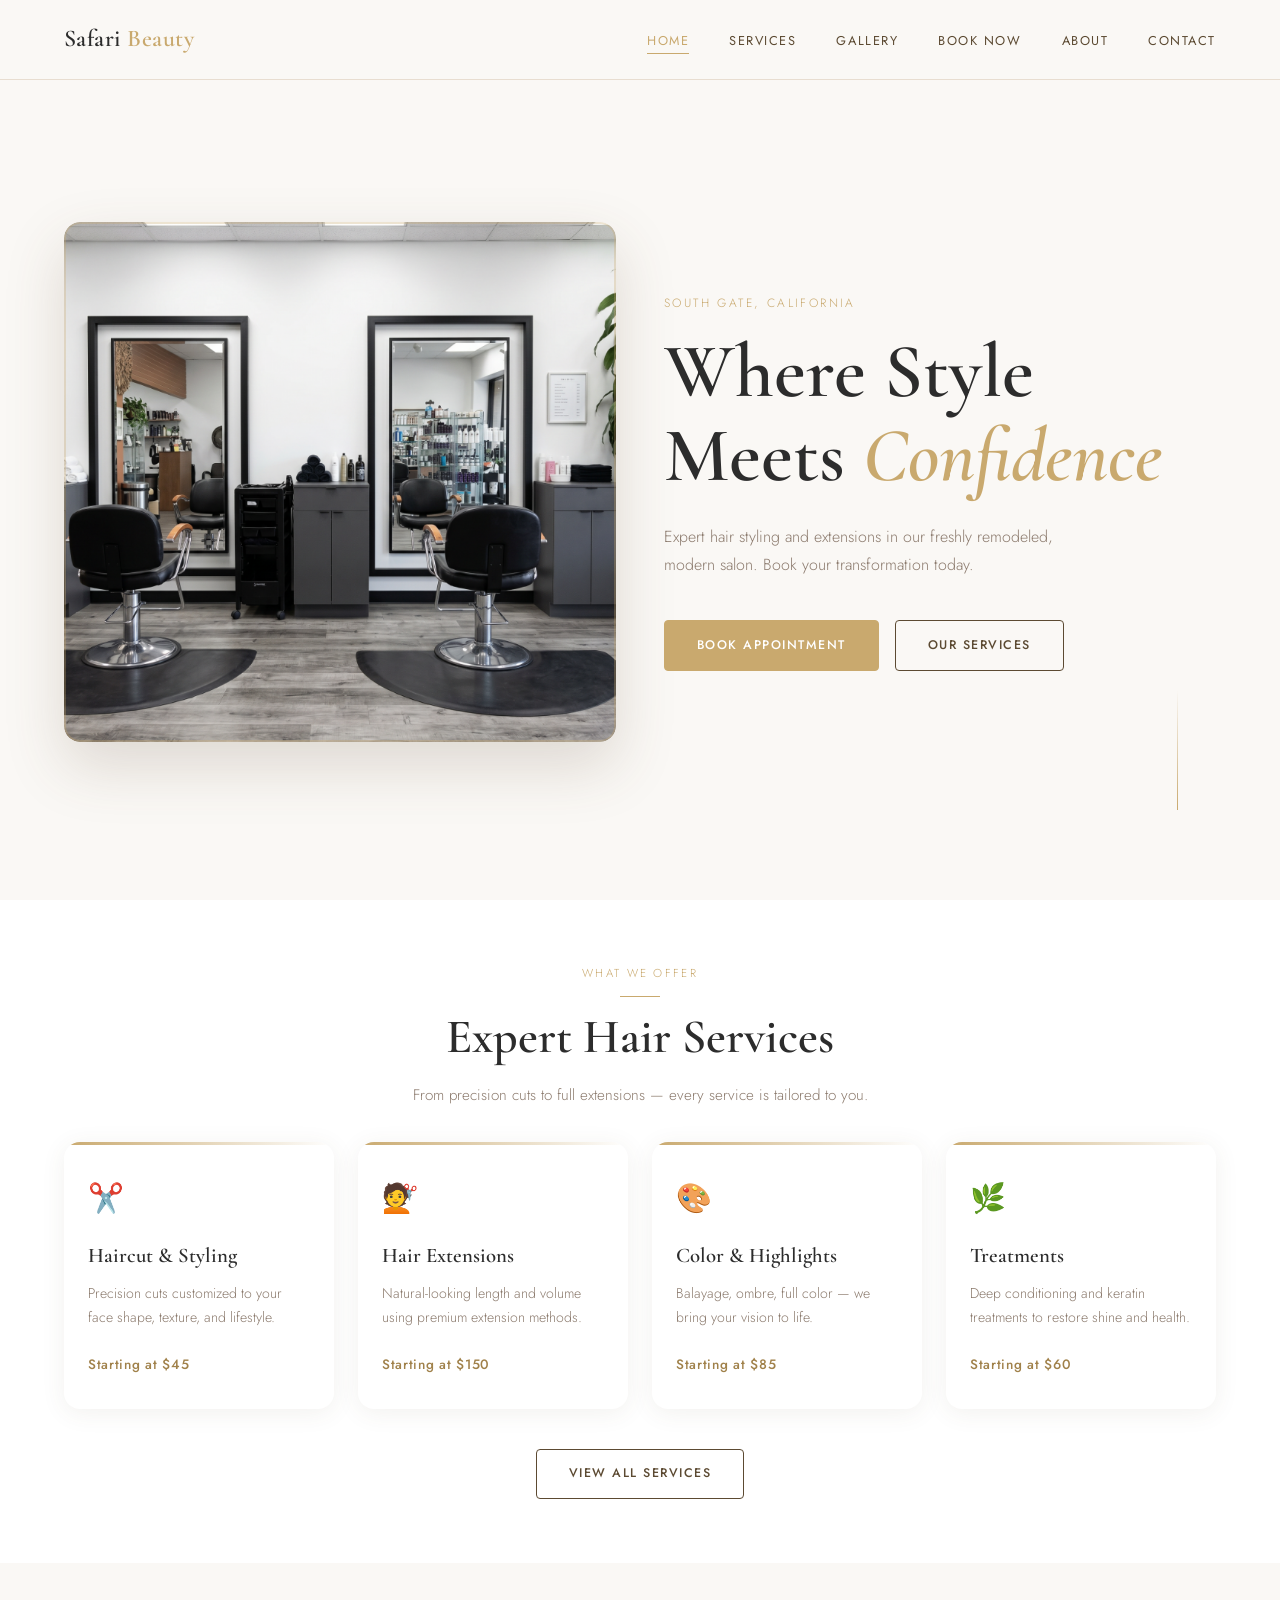
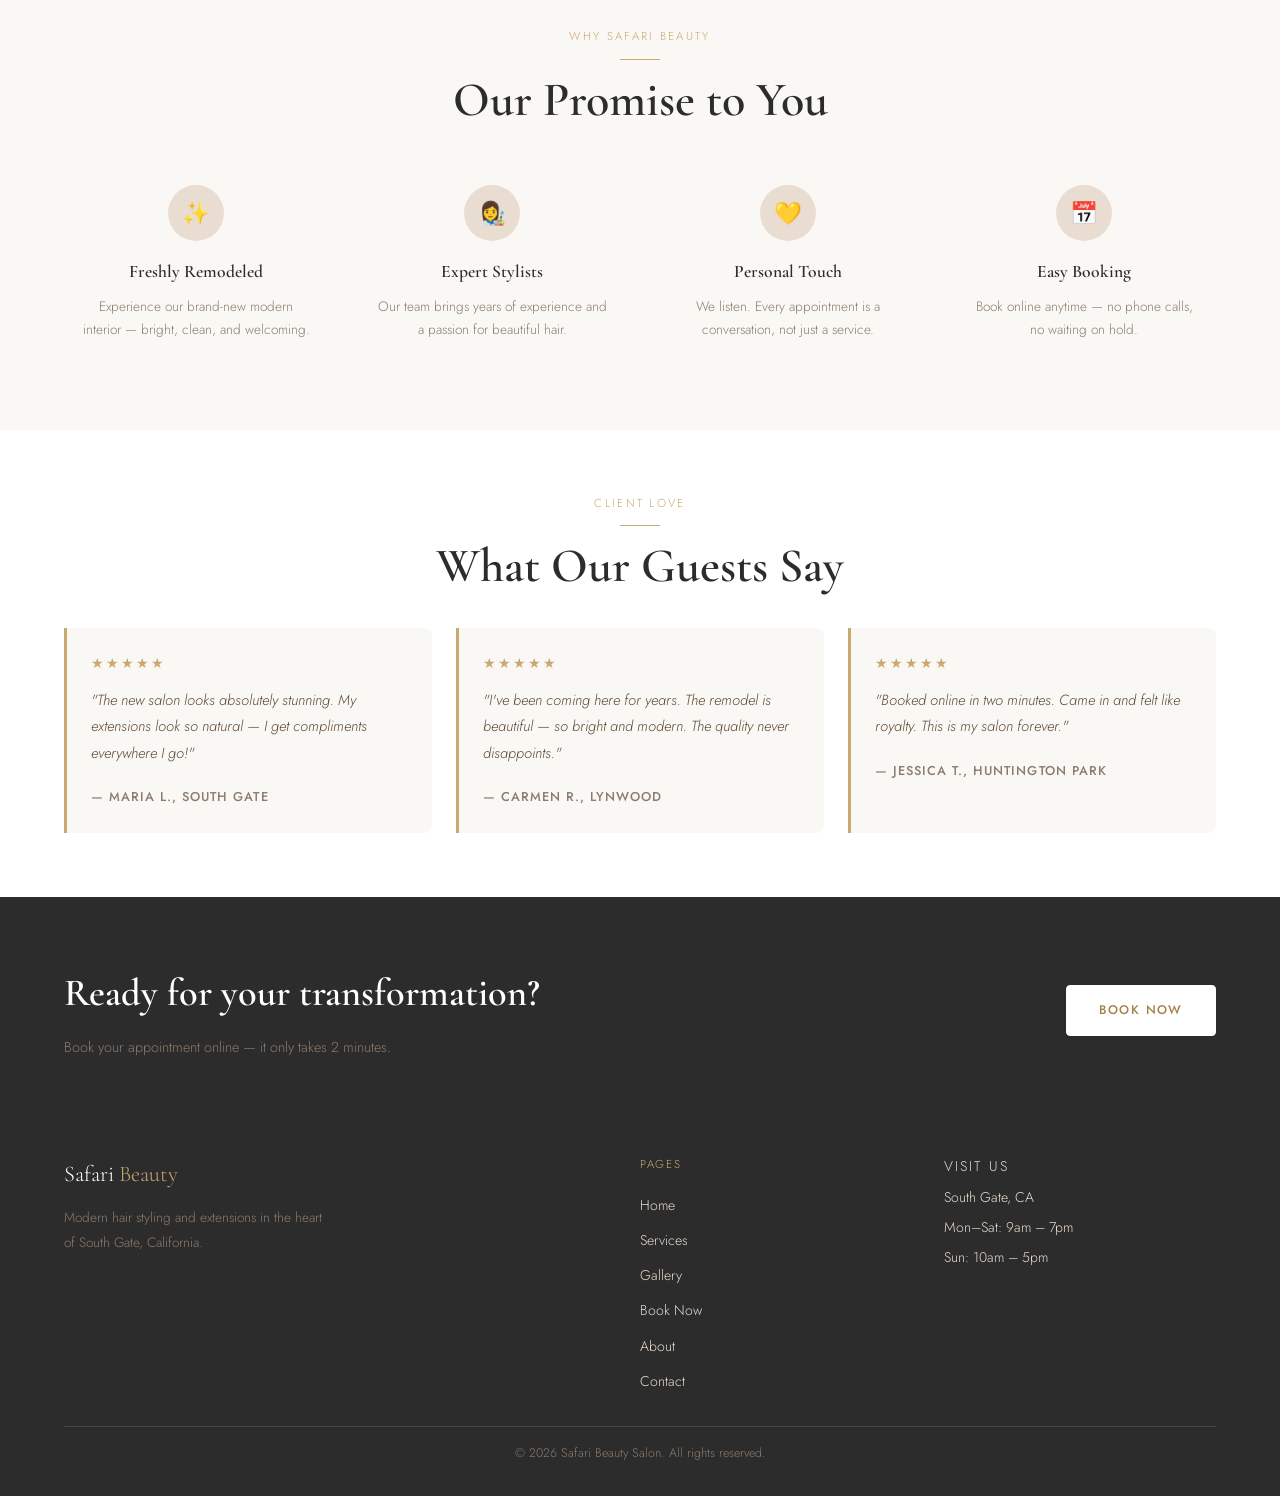
==== commit 8b7520b4: "Update hero photo to remodeled salon" ====
--- a/frontend/index.html
+++ b/frontend/index.html
@@ -231,7 +231,7 @@
     <section class="hero">
       <!-- Photo takes up the right side of the hero -->
       <div class="hero__image">
-        <img src="assets/safariphoto.png" alt="Safari Beauty Salon styling stations" />
+        <img src="assets/safanewpic.png" alt="Safari Beauty Salon styling stations" />
       </div>
 
       <div class="hero__content">
